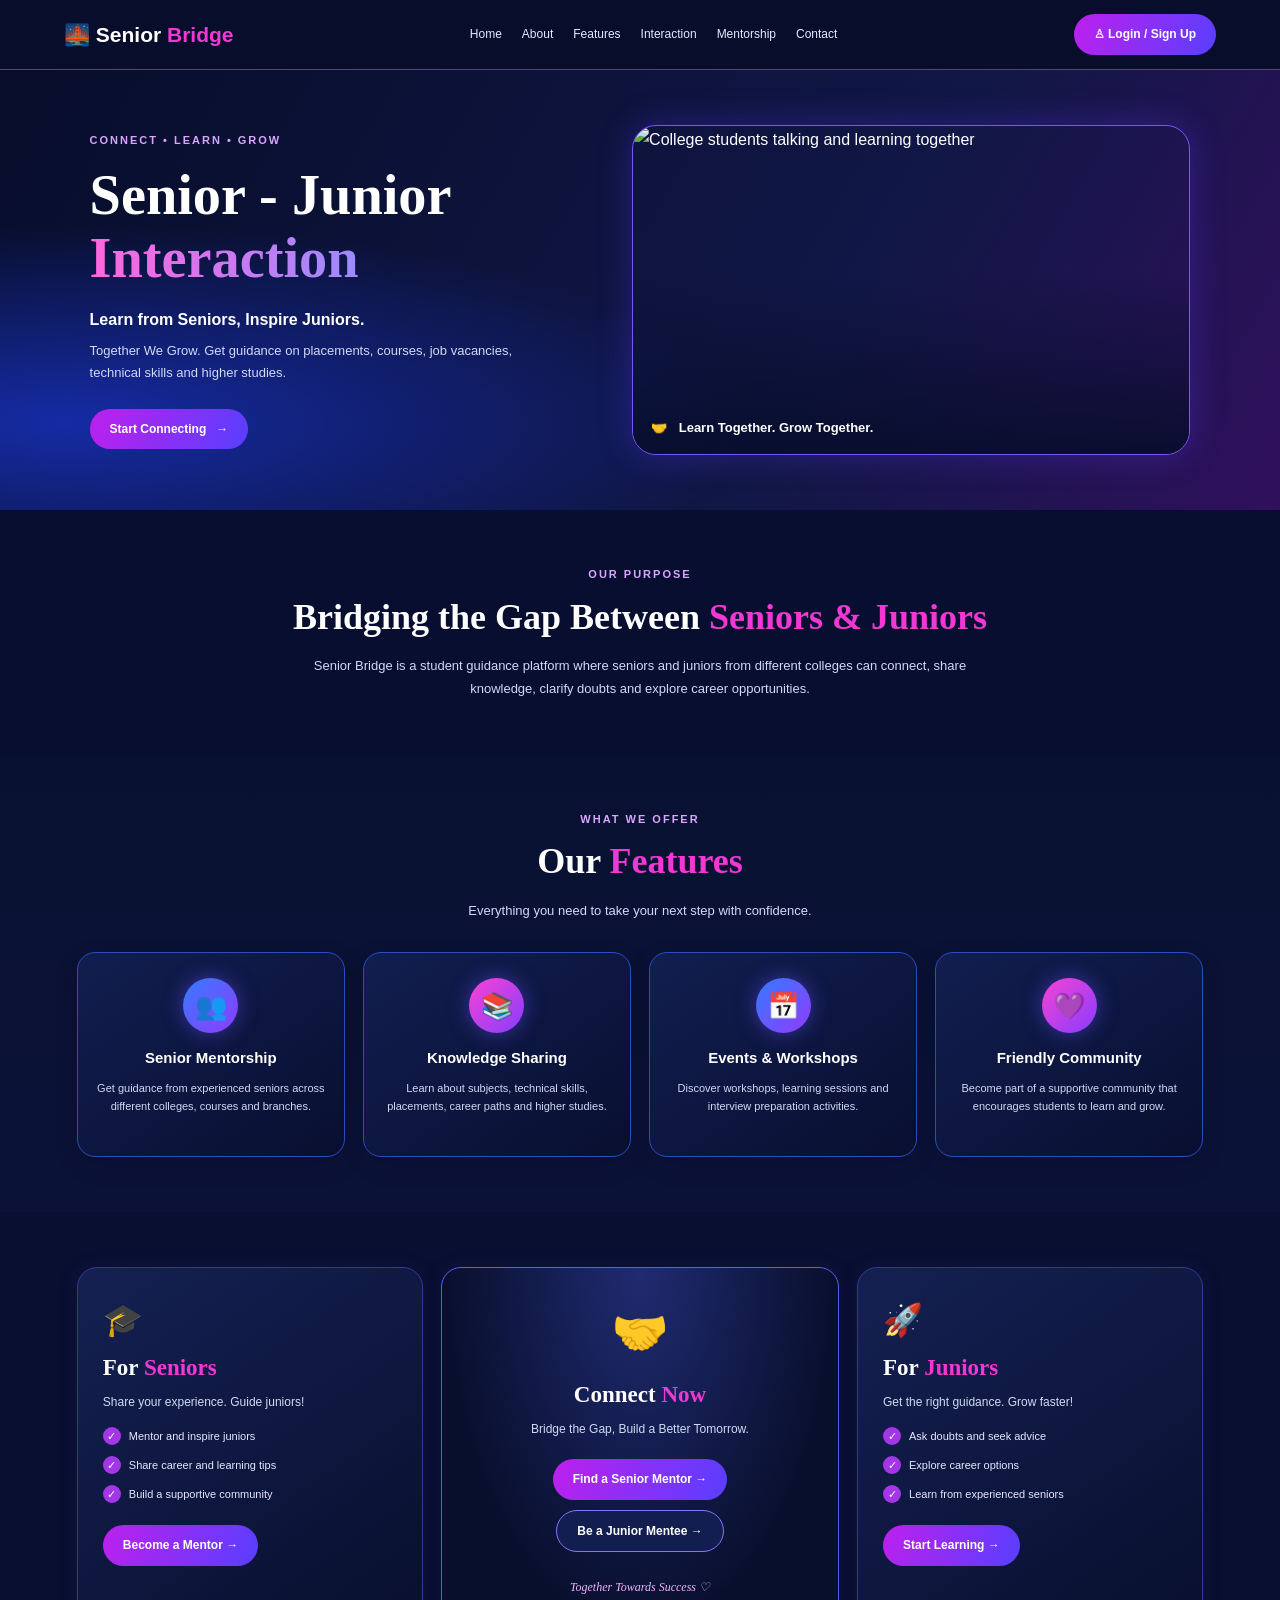
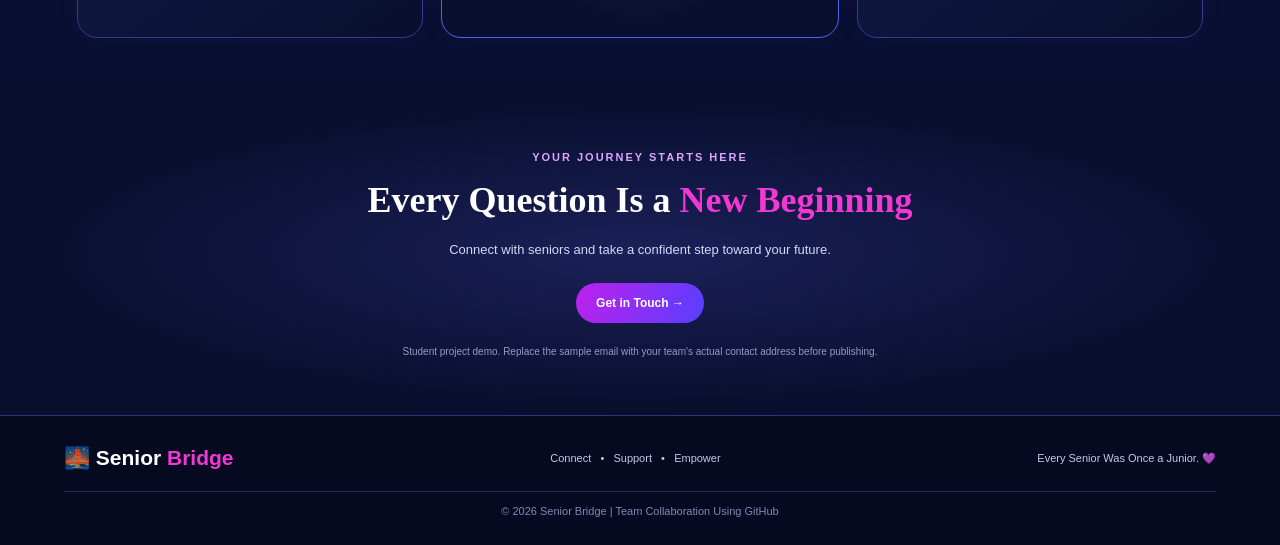
==== index.html @ e27e8b76 "Add script tag for external JavaScript file" ====
<!DOCTYPE html>
<html lang="en">
<head>
  <meta charset="UTF-8">
  <meta name="viewport" content="width=device-width, initial-scale=1.0">
  <title>Senior Bridge | Connect, Learn, Grow</title>
  <link rel="stylesheet" href="Style.css">
</head>
<body>

  <!-- Navigation -->
  <nav class="navbar">
    <a href="index.html" class="logo">
      🌉 Senior <span>Bridge</span>
    </a>

    <div class="nav-links">
      <a href="#home">Home</a>
      <a href="#about">About</a>
      <a href="#features">Features</a>
      <a href="#interaction">Interaction</a>
      <a href="#mentorship">Mentorship</a>
      <a href="#contact">Contact</a>
    </div>

    <a href="#interaction" class="login-btn">♙ Login / Sign Up</a>
  </nav>

  <!-- Hero Section -->
  <header class="hero" id="home">
    <div class="hero-content">
      <p class="eyebrow">CONNECT • LEARN • GROW</p>

      <h1>
        Senior - Junior<br>
        <span>Interaction</span>
      </h1>

      <h3>Learn from Seniors, Inspire Juniors.</h3>
      <p class="hero-text">
        Together We Grow. Get guidance on placements, courses,
        job vacancies, technical skills and higher studies.
      </p>

      <a href="#interaction" class="primary-btn">
        Start Connecting &nbsp; →
      </a>
    </div>

    <div class="hero-photo">
      <img
        src="https://images.unsplash.com/photo-1529156069898-49953e39b3ac?auto=format&fit=crop&w=1100&q=85"
        alt="College students talking and learning together">
      <div class="photo-caption">
        <span>🤝</span>
        Learn Together. Grow Together.
      </div>
    </div>
  </header>

  <!-- About -->
  <section class="about section" id="about">
    <p class="eyebrow">OUR PURPOSE</p>
    <h2>Bridging the Gap Between <span>Seniors & Juniors</span></h2>
    <p>
      Senior Bridge is a student guidance platform where seniors
      and juniors from different colleges can connect, share
      knowledge, clarify doubts and explore career opportunities.
    </p>
  </section>

  <!-- Features -->
  <section class="section features" id="features">
    <div class="section-heading">
      <p class="eyebrow">WHAT WE OFFER</p>
      <h2>Our <span>Features</span></h2>
      <p>Everything you need to take your next step with confidence.</p>
    </div>

    <div class="feature-grid">
      <article class="feature-card">
        <div class="icon">👥</div>
        <h3>Senior Mentorship</h3>
        <p>
          Get guidance from experienced seniors across different
          colleges, courses and branches.
        </p>
      </article>

      <article class="feature-card">
        <div class="icon">📚</div>
        <h3>Knowledge Sharing</h3>
        <p>
          Learn about subjects, technical skills, placements,
          career paths and higher studies.
        </p>
      </article>

      <article class="feature-card">
        <div class="icon">📅</div>
        <h3>Events & Workshops</h3>
        <p>
          Discover workshops, learning sessions and interview
          preparation activities.
        </p>
      </article>

      <article class="feature-card">
        <div class="icon">💜</div>
        <h3>Friendly Community</h3>
        <p>
          Become part of a supportive community that encourages
          students to learn and grow.
        </p>
      </article>
    </div>
  </section>

  <!-- Interaction -->
  <section class="section interaction" id="interaction">
    <div class="role-card seniors" id="mentorship">
      <div class="role-icon">🎓</div>
      <h2>For <span>Seniors</span></h2>
      <p>Share your experience. Guide juniors!</p>
      <ul>
        <li>Mentor and inspire juniors</li>
        <li>Share career and learning tips</li>
        <li>Build a supportive community</li>
      </ul>
      <a href="#contact" class="primary-btn">Become a Mentor →</a>
    </div>

    <div class="connect-card">
      <div class="handshake">🤝</div>
      <h2>Connect <span>Now</span></h2>
      <p>Bridge the Gap, Build a Better Tomorrow.</p>
      <a href="#contact" class="primary-btn">Find a Senior Mentor →</a>
      <a href="#contact" class="secondary-btn">Be a Junior Mentee →</a>
      <p class="tagline">Together Towards Success ♡</p>
    </div>

    <div class="role-card juniors">
      <div class="role-icon">🚀</div>
      <h2>For <span>Juniors</span></h2>
      <p>Get the right guidance. Grow faster!</p>
      <ul>
        <li>Ask doubts and seek advice</li>
        <li>Explore career options</li>
        <li>Learn from experienced seniors</li>
      </ul>
      <a href="#contact" class="primary-btn">Start Learning →</a>
    </div>
  </section>

  <!-- Contact -->
  <section class="section contact" id="contact">
    <p class="eyebrow">YOUR JOURNEY STARTS HERE</p>
    <h2>Every Question Is a <span>New Beginning</span></h2>
    <p>Connect with seniors and take a confident step toward your future.</p>
    <a href="mailto:seniorbridge@example.com" class="primary-btn">
      Get in Touch →
    </a>
    <p class="demo-note">
      Student project demo. Replace the sample email with your
      team's actual contact address before publishing.
    </p>
  </section>

  <!-- Footer -->
  <footer class="footer">
    <a href="#home" class="logo">🌉 Senior <span>Bridge</span></a>
    <p>Connect &nbsp; • &nbsp; Support &nbsp; • &nbsp; Empower</p>
    <p>Every Senior Was Once a Junior. 💜</p>
    <p class="copyright">© 2026 Senior Bridge | Team Collaboration Using GitHub</p>
  </footer>
<script src="script.js"></script>
</body>
</html>
---- Style.css ----
:root {
  --navy: #070e30;
  --navy-light: #111c4b;
  --purple: #7545ff;
  --pink: #f238d4;
  --blue: #247dff;
  --white: #ffffff;
  --muted: #d2d9f5;
}

* {
  margin: 0;
  padding: 0;
  box-sizing: border-box;
}

html {
  scroll-behavior: smooth;
  scroll-padding-top: 85px;
}

body {
  font-family: 'Poppins', sans-serif;
  background: var(--navy);
  color: var(--white);
  line-height: 1.7;
}

a {
  text-decoration: none;
  color: inherit;
}

.navbar {
  min-height: 70px;
  padding: 14px 5%;
  display: flex;
  align-items: center;
  justify-content: space-between;
  gap: 20px;
  flex-wrap: wrap;
  background: #080e2beF;
  border-bottom: 1px solid #563baf;
  position: sticky;
  top: 0;
  z-index: 10;
}

.logo {
  font-size: 21px;
  font-weight: 800;
  white-space: nowrap;
}

.logo span,
h1 span,
h2 span {
  color: var(--pink);
}

.nav-links {
  display: flex;
  gap: 20px;
  flex-wrap: wrap;
}

.nav-links a {
  font-size: 12px;
  color: #e5e8ff;
  transition: color 0.3s;
}

.nav-links a:hover {
  color: var(--pink);
}

.login-btn,
.primary-btn,
.secondary-btn {
  display: inline-block;
  padding: 10px 20px;
  border-radius: 30px;
  font-size: 12px;
  font-weight: 600;
  transition: 0.3s;
}

.login-btn,
.primary-btn {
  color: white;
  background: linear-gradient(110deg, #bd20ed, #583fff);
}

.secondary-btn {
  color: white;
  border: 1px solid #8a71ff;
  background: #121e50;
}

.login-btn:hover,
.primary-btn:hover,
.secondary-btn:hover {
  transform: translateY(-3px);
  box-shadow: 0 0 22px #8d3cff70;
}

.hero {
  min-height: 440px;
  padding: 55px 7%;
  display: grid;
  grid-template-columns: 1fr 1.1fr;
  align-items: center;
  gap: 35px;
  background:
    radial-gradient(ellipse at 5% 80%, #152ba5 0%, transparent 40%),
    linear-gradient(120deg, #070d2a, #111746 65%, #30105c);
  overflow: hidden;
}

.hero-content {
  max-width: 570px;
}

.eyebrow {
  color: #d9a5ff;
  font-size: 11px;
  font-weight: 700;
  letter-spacing: 2px;
}

.hero h1 {
  font-family: 'Playfair Display', serif;
  font-size: clamp(35px, 4.4vw, 59px);
  line-height: 1.12;
  margin: 15px 0;
}

.hero h1 span {
  background: linear-gradient(90deg, #ff66dd, #9d8aff);
  -webkit-background-clip: text;
  background-clip: text;
  -webkit-text-fill-color: transparent;
}

.hero h3 {
  font-size: 16px;
  margin-bottom: 7px;
}

.hero-text {
  color: var(--muted);
  font-size: 13px;
  max-width: 470px;
  margin-bottom: 25px;
}

.hero-photo {
  height: 330px;
  position: relative;
  border-radius: 24px;
  overflow: hidden;
  border: 1px solid #7757f9;
  box-shadow: 0 0 35px #5c39ff55;
}

.hero-photo img {
  width: 100%;
  height: 100%;
  display: block;
  object-fit: cover;
}

.hero-photo::after {
  content: "";
  position: absolute;
  inset: 45% 0 0;
  background: linear-gradient(transparent, #070d2be8);
}

.photo-caption {
  position: absolute;
  bottom: 15px;
  left: 18px;
  z-index: 1;
  font-size: 13px;
  font-weight: 600;
}

.photo-caption span {
  margin-right: 8px;
}

.section {
  padding: 55px 6%;
}

.about {
  text-align: center;
  max-width: 950px;
  margin: auto;
}

.about h2,
.section-heading h2,
.contact h2 {
  font-family: 'Playfair Display', serif;
  font-size: clamp(25px, 3vw, 36px);
  line-height: 1.3;
  margin: 10px 0 15px;
}

.about > p:last-child,
.section-heading > p:last-child,
.contact > p:not(.eyebrow):not(.demo-note) {
  color: var(--muted);
  font-size: 13px;
  max-width: 700px;
  margin: 0 auto;
}

.features {
  background: linear-gradient(180deg, #091132, #0b1238);
}

.section-heading {
  text-align: center;
  margin-bottom: 30px;
}

.feature-grid {
  display: grid;
  grid-template-columns: repeat(4, minmax(0, 1fr));
  gap: 18px;
}

.feature-card {
  text-align: center;
  padding: 25px 18px;
  min-height: 205px;
  border: 1px solid #284fc2;
  border-radius: 18px;
  background: linear-gradient(145deg, #121e50, #080f30);
  box-shadow: 0 8px 25px #00000020;
  transition: 0.3s;
}

.feature-card:hover {
  transform: translateY(-7px);
  border-color: var(--pink);
  box-shadow: 0 0 22px #6c3cff40;
}

.icon {
  width: 55px;
  height: 55px;
  margin: 0 auto 12px;
  display: grid;
  place-items: center;
  border-radius: 50%;
  font-size: 26px;
  background: linear-gradient(135deg, #347bff, #913aff);
  box-shadow: 0 0 20px #674dff80;
}

.feature-card:nth-child(even) .icon {
  background: linear-gradient(135deg, #fa42d4, #853dff);
}

.feature-card h3 {
  font-size: 15px;
  margin-bottom: 8px;
}

.feature-card p {
  font-size: 11px;
  color: var(--muted);
}

.interaction {
  display: grid;
  grid-template-columns: 1fr 1.15fr 1fr;
  gap: 18px;
  align-items: stretch;
  background: #090f31;
}

.role-card,
.connect-card {
  padding: 25px;
  border: 1px solid #343b93;
  border-radius: 20px;
  background: linear-gradient(145deg, #142052, #080f2d);
  box-shadow: 0 0 20px #4527a520;
}

.role-icon {
  font-size: 32px;
}

.role-card h2,
.connect-card h2 {
  font-family: 'Playfair Display', serif;
  font-size: 23px;
  margin-bottom: 5px;
}

.role-card > p,
.connect-card > p {
  color: var(--muted);
  font-size: 12px;
  margin-bottom: 15px;
}

.role-card ul {
  list-style: none;
  margin: 15px 0 22px;
}

.role-card li {
  color: #e5e8ff;
  font-size: 11px;
  margin: 10px 0;
}

.role-card li::before {
  content: "✓";
  display: inline-grid;
  place-items: center;
  width: 18px;
  height: 18px;
  margin-right: 8px;
  border-radius: 50%;
  background: #a337e7;
  color: white;
}

.connect-card {
  text-align: center;
  border-color: #4e65e9;
  background: radial-gradient(ellipse at top, #202b71, #080f2d 70%);
}

.handshake {
  font-size: 45px;
  margin-bottom: 5px;
}

.connect-card .primary-btn,
.connect-card .secondary-btn {
  margin: 5px 2px;
}

.connect-card .tagline {
  font-family: 'Playfair Display', serif;
  font-style: italic;
  margin-top: 20px;
  color: #f1b4ff;
}

.contact {
  text-align: center;
  background:
    radial-gradient(ellipse at center, #1b2059, #080e2c 70%);
}

.contact .primary-btn {
  margin-top: 22px;
}

.contact .demo-note {
  margin-top: 20px;
  color: #929bc4;
  font-size: 10px;
}

.footer {
  padding: 24px 5%;
  display: flex;
  justify-content: space-between;
  align-items: center;
  flex-wrap: wrap;
  gap: 15px;
  background: #060a20;
  border-top: 1px solid #352d77;
}

.footer p {
  color: #c4c9e9;
  font-size: 11px;
}

.footer .copyright {
  width: 100%;
  text-align: center;
  color: #8189b3;
  padding-top: 10px;
  border-top: 1px solid #252b50;
}

@media (max-width: 950px) {
  .navbar {
    justify-content: center;
  }

  .hero {
    grid-template-columns: 1fr 1fr;
    padding: 45px 5%;
  }

  .feature-grid {
    grid-template-columns: repeat(2, minmax(0, 1fr));
  }

  .interaction {
    grid-template-columns: 1fr;
  }
}

@media (max-width: 600px) {
  .nav-links {
    justify-content: center;
    gap: 12px;
  }

  .nav-links a {
    font-size: 11px;
  }

  .login-btn {
    padding: 8px 14px;
  }

  .hero {
    grid-template-columns: 1fr;
    text-align: center;
    padding: 40px 6%;
  }

  .hero-text {
    margin-left: auto;
    margin-right: auto;
  }

  .hero-photo {
    height: 250px;
  }

  .feature-grid {
    grid-template-columns: 1fr;
  }

  .section {
    padding: 38px 5%;
  }

  .footer {
    flex-direction: column;
    text-align: center;
  }
}
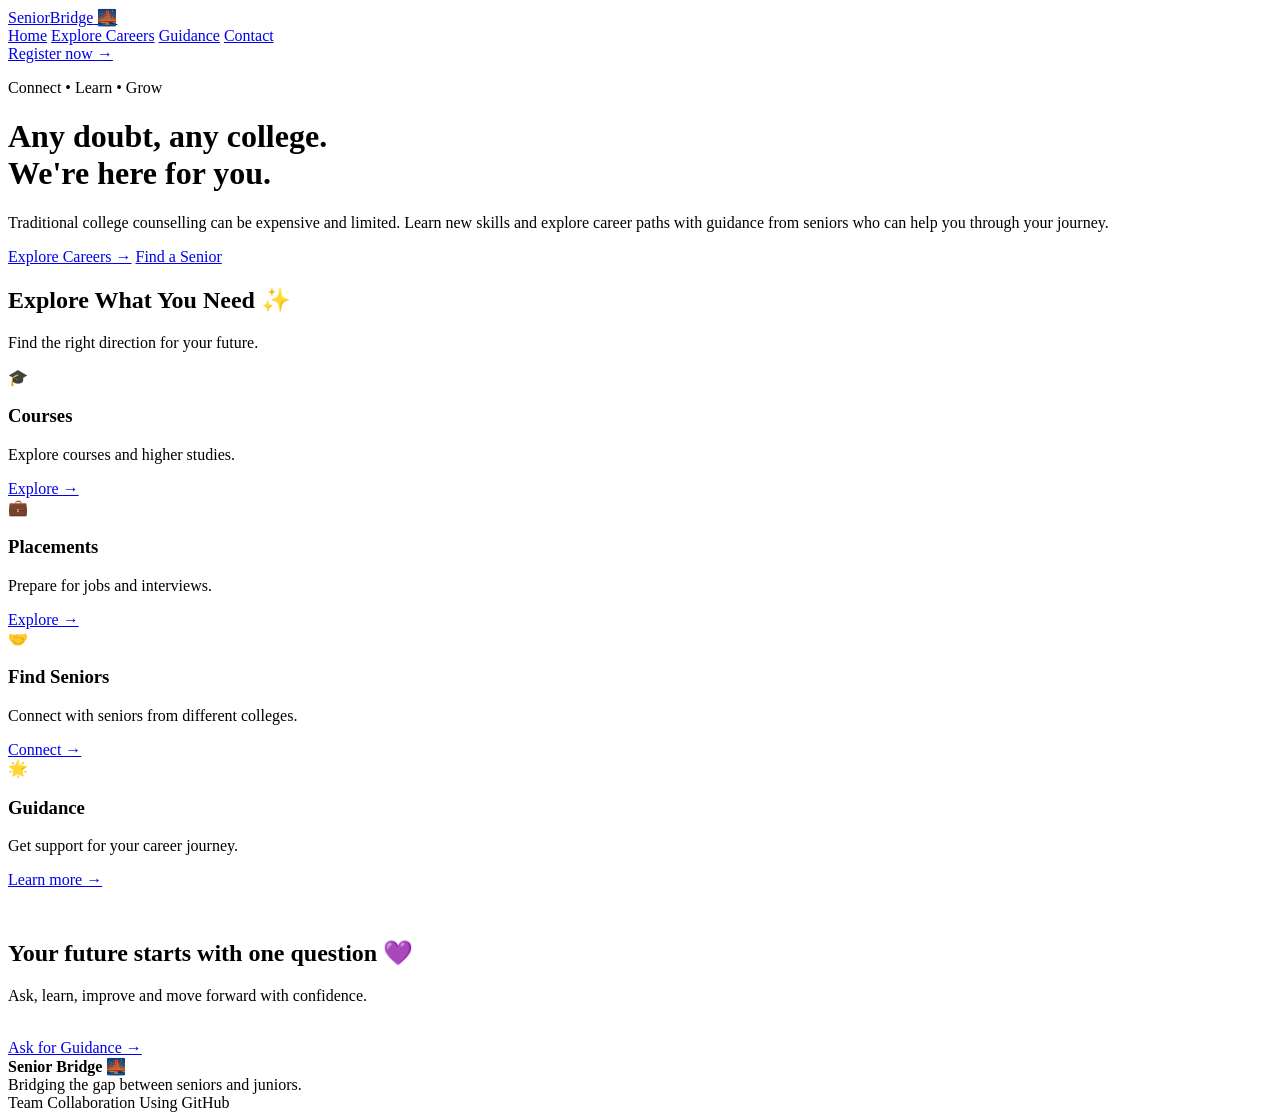
==== commit 727e921c: "Revise index.html for improved layout and content Updated the HTML structure and content for the Sen" ====
--- a/index.html
+++ b/index.html
@@ -1,179 +1,92 @@
-
 <!DOCTYPE html>
 <html lang="en">
 <head>
   <meta charset="UTF-8">
-  <meta name="viewport" content="width=device-width, initial-scale=1.0">
-  <title>Senior Bridge | Connect, Learn, Grow</title>
-  <link rel="stylesheet" href="Style.css">
+  <meta name="viewport" content="width=device-width, initial-scale=1">
+  <title>Senior Bridge | Home</title>
+  <link rel="stylesheet" href="style.css">
+  <script src="script.js" defer></script>
 </head>
 <body>
 
-  <!-- Navigation -->
-  <nav class="navbar">
-    <a href="index.html" class="logo">
-      🌉 Senior <span>Bridge</span>
-    </a>
+<nav class="navbar">
+  <a class="logo" href="index.html">Senior<span>Bridge</span> 🌉</a>
+  <div class="nav-links">
+    <a class="active" href="index.html">Home</a>
+    <a href="destinations.html">Explore Careers</a>
+    <a href="guidance.html">Guidance</a>
+    <a href="booking.html">Contact</a>
+  </div>
+  <a class="btn btn-light" href="booking.html">Register now →</a>
+</nav>
 
-    <div class="nav-links">
-      <a href="#home">Home</a>
-      <a href="#about">About</a>
-      <a href="#features">Features</a>
-      <a href="#interaction">Interaction</a>
-      <a href="#mentorship">Mentorship</a>
-      <a href="#contact">Contact</a>
-    </div>
+<header class="hero">
+  <div class="hero-inner">
+    <p class="eyebrow">Connect • Learn • Grow</p>
+    <h1>Any doubt, any college.<br>We're here for you.</h1>
+    <p>
+      Traditional college counselling can be expensive and limited.
+      Learn new skills and explore career paths with guidance from
+      seniors who can help you through your journey.
+    </p>
+    <a class="btn" href="destinations.html">Explore Careers →</a>
+    <a class="btn btn-light" href="booking.html">Find a Senior</a>
+  </div>
+</header>
 
-    <a href="#interaction" class="login-btn">♙ Login / Sign Up</a>
-  </nav>
-
-  <!-- Hero Section -->
-  <header class="hero" id="home">
-    <div class="hero-content">
-      <p class="eyebrow">CONNECT • LEARN • GROW</p>
-
-      <h1>
-        Senior - Junior<br>
-        <span>Interaction</span>
-      </h1>
-
-      <h3>Learn from Seniors, Inspire Juniors.</h3>
-      <p class="hero-text">
-        Together We Grow. Get guidance on placements, courses,
-        job vacancies, technical skills and higher studies.
-      </p>
-
-      <a href="#interaction" class="primary-btn">
-        Start Connecting &nbsp; →
-      </a>
-    </div>
-
-    <div class="hero-photo">
-      <img
-        src="https://images.unsplash.com/photo-1529156069898-49953e39b3ac?auto=format&fit=crop&w=1100&q=85"
-        alt="College students talking and learning together">
-      <div class="photo-caption">
-        <span>🤝</span>
-        Learn Together. Grow Together.
-      </div>
-    </div>
-  </header>
-
-  <!-- About -->
-  <section class="about section" id="about">
-    <p class="eyebrow">OUR PURPOSE</p>
-    <h2>Bridging the Gap Between <span>Seniors & Juniors</span></h2>
-    <p>
-      Senior Bridge is a student guidance platform where seniors
-      and juniors from different colleges can connect, share
-      knowledge, clarify doubts and explore career opportunities.
-    </p>
-  </section>
-
-  <!-- Features -->
-  <section class="section features" id="features">
-    <div class="section-heading">
-      <p class="eyebrow">WHAT WE OFFER</p>
-      <h2>Our <span>Features</span></h2>
-      <p>Everything you need to take your next step with confidence.</p>
+<main class="container">
+  <section>
+    <div class="section-title">
+      <h2>Explore What You Need ✨</h2>
+      <p>Find the right direction for your future.</p>
     </div>
 
     <div class="feature-grid">
       <article class="feature-card">
-        <div class="icon">👥</div>
-        <h3>Senior Mentorship</h3>
-        <p>
-          Get guidance from experienced seniors across different
-          colleges, courses and branches.
-        </p>
+        <div class="card-icon">🎓</div>
+        <h3>Courses</h3>
+        <p>Explore courses and higher studies.</p>
+        <a href="destinations.html">Explore →</a>
       </article>
 
       <article class="feature-card">
-        <div class="icon">📚</div>
-        <h3>Knowledge Sharing</h3>
-        <p>
-          Learn about subjects, technical skills, placements,
-          career paths and higher studies.
-        </p>
+        <div class="card-icon">💼</div>
+        <h3>Placements</h3>
+        <p>Prepare for jobs and interviews.</p>
+        <a href="destinations.html">Explore →</a>
       </article>
 
       <article class="feature-card">
-        <div class="icon">📅</div>
-        <h3>Events & Workshops</h3>
-        <p>
-          Discover workshops, learning sessions and interview
-          preparation activities.
-        </p>
+        <div class="card-icon">🤝</div>
+        <h3>Find Seniors</h3>
+        <p>Connect with seniors from different colleges.</p>
+        <a href="booking.html">Connect →</a>
       </article>
 
       <article class="feature-card">
-        <div class="icon">💜</div>
-        <h3>Friendly Community</h3>
-        <p>
-          Become part of a supportive community that encourages
-          students to learn and grow.
-        </p>
+        <div class="card-icon">🌟</div>
+        <h3>Guidance</h3>
+        <p>Get support for your career journey.</p>
+        <a href="guidance.html">Learn more →</a>
       </article>
     </div>
   </section>
 
-  <!-- Interaction -->
-  <section class="section interaction" id="interaction">
-    <div class="role-card seniors" id="mentorship">
-      <div class="role-icon">🎓</div>
-      <h2>For <span>Seniors</span></h2>
-      <p>Share your experience. Guide juniors!</p>
-      <ul>
-        <li>Mentor and inspire juniors</li>
-        <li>Share career and learning tips</li>
-        <li>Build a supportive community</li>
-      </ul>
-      <a href="#contact" class="primary-btn">Become a Mentor →</a>
-    </div>
-
-    <div class="connect-card">
-      <div class="handshake">🤝</div>
-      <h2>Connect <span>Now</span></h2>
-      <p>Bridge the Gap, Build a Better Tomorrow.</p>
-      <a href="#contact" class="primary-btn">Find a Senior Mentor →</a>
-      <a href="#contact" class="secondary-btn">Be a Junior Mentee →</a>
-      <p class="tagline">Together Towards Success ♡</p>
-    </div>
-
-    <div class="role-card juniors">
-      <div class="role-icon">🚀</div>
-      <h2>For <span>Juniors</span></h2>
-      <p>Get the right guidance. Grow faster!</p>
-      <ul>
-        <li>Ask doubts and seek advice</li>
-        <li>Explore career options</li>
-        <li>Learn from experienced seniors</li>
-      </ul>
-      <a href="#contact" class="primary-btn">Start Learning →</a>
+  <section style="margin-top:50px">
+    <div class="section-title">
+      <h2>Your future starts with one question 💜</h2>
+      <p>Ask, learn, improve and move forward with confidence.</p>
+      <br>
+      <a class="btn" href="booking.html">Ask for Guidance →</a>
     </div>
   </section>
+</main>
 
-  <!-- Contact -->
-  <section class="section contact" id="contact">
-    <p class="eyebrow">YOUR JOURNEY STARTS HERE</p>
-    <h2>Every Question Is a <span>New Beginning</span></h2>
-    <p>Connect with seniors and take a confident step toward your future.</p>
-    <a href="mailto:seniorbridge@example.com" class="primary-btn">
-      Get in Touch →
-    </a>
-    <p class="demo-note">
-      Student project demo. Replace the sample email with your
-      team's actual contact address before publishing.
-    </p>
-  </section>
+<footer class="footer">
+  <strong>Senior Bridge 🌉</strong><br>
+  Bridging the gap between seniors and juniors.
+  <br>Team Collaboration Using GitHub
+</footer>
 
-  <!-- Footer -->
-  <footer class="footer">
-    <a href="#home" class="logo">🌉 Senior <span>Bridge</span></a>
-    <p>Connect &nbsp; • &nbsp; Support &nbsp; • &nbsp; Empower</p>
-    <p>Every Senior Was Once a Junior. 💜</p>
-    <p class="copyright">© 2026 Senior Bridge | Team Collaboration Using GitHub</p>
-  </footer>
-<script src="script.js"></script>
 </body>
 </html>
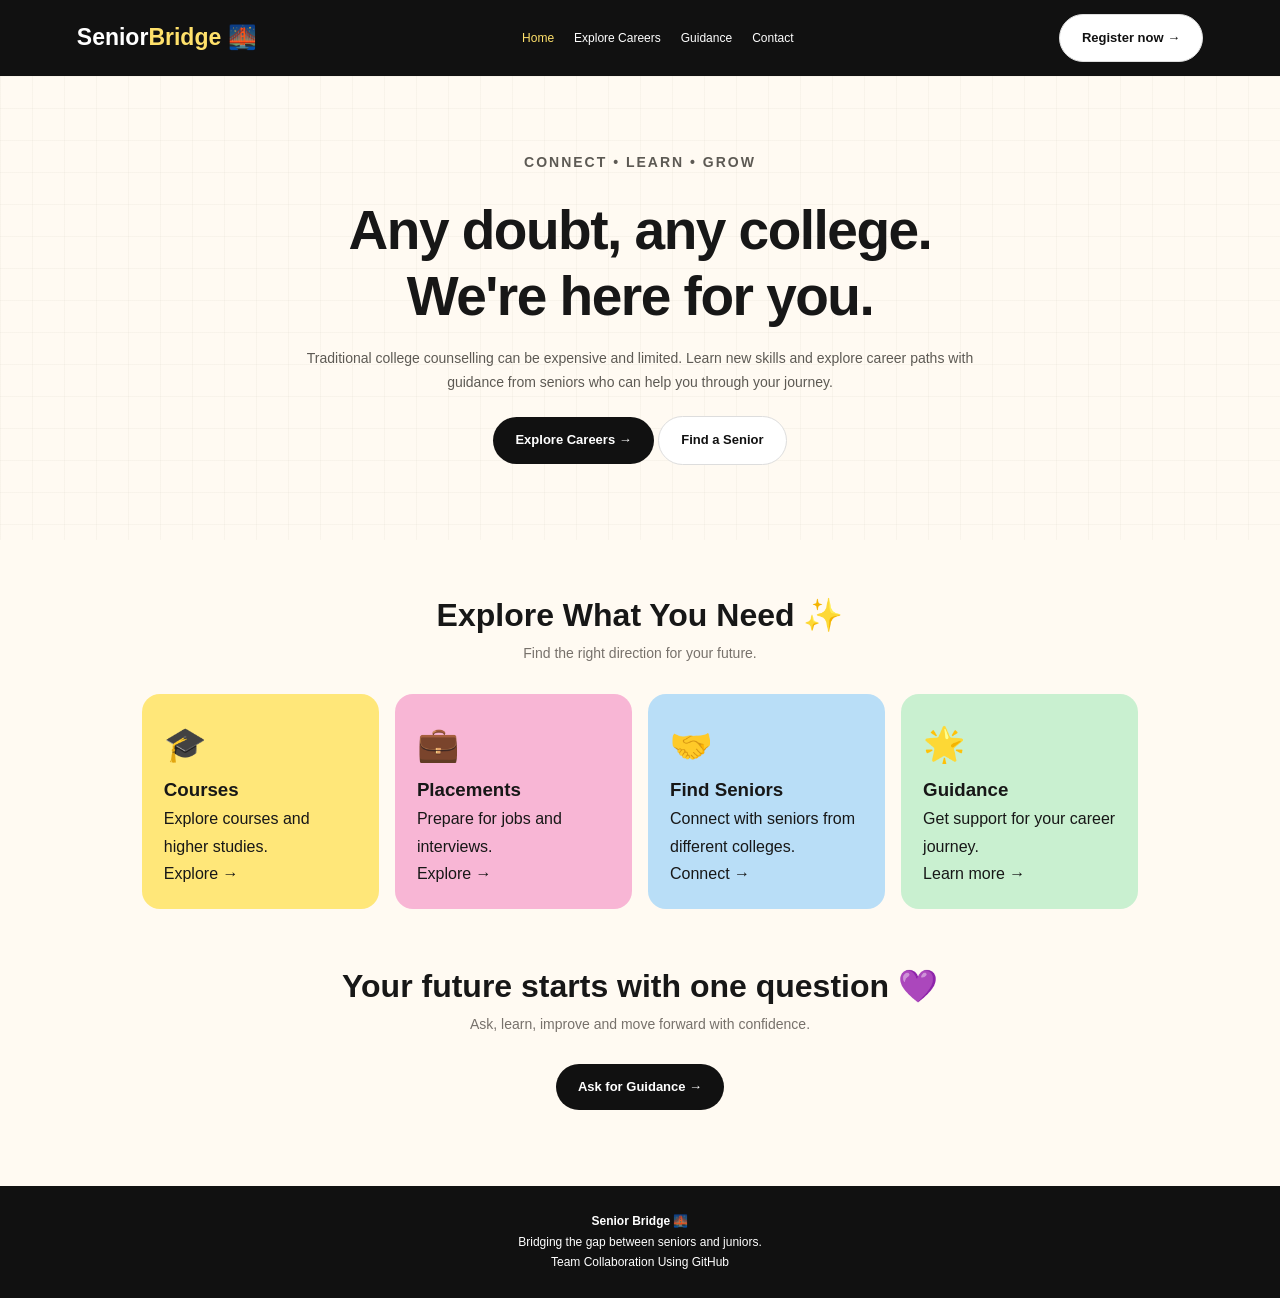
==== commit 5a129011: "Fix stylesheet link case sensitivity" ====
--- a/index.html
+++ b/index.html
@@ -4,7 +4,7 @@
   <meta charset="UTF-8">
   <meta name="viewport" content="width=device-width, initial-scale=1">
   <title>Senior Bridge | Home</title>
-  <link rel="stylesheet" href="style.css">
+  <link rel="stylesheet" href="Style.css">
   <script src="script.js" defer></script>
 </head>
 <body>
--- a/Style.css
+++ b/Style.css
@@ -0,0 +1,347 @@
+:root {
+  --ink: #171717;
+  --purple: #5940d9;
+  --cream: #fffaf2;
+  --pink: #f8b6d5;
+  --blue: #b9def7;
+  --yellow: #ffe779;
+  --green: #c9f0d0;
+}
+
+* {
+  box-sizing: border-box;
+  margin: 0;
+  padding: 0;
+}
+
+html {
+  scroll-behavior: smooth;
+}
+
+body {
+  font-family: 'Poppins', sans-serif;
+  color: var(--ink);
+  background: var(--cream);
+  line-height: 1.7;
+}
+
+a {
+  text-decoration: none;
+  color: inherit;
+}
+
+.navbar {
+  background: #111;
+  color: white;
+  padding: 14px 6%;
+  display: flex;
+  align-items: center;
+  justify-content: space-between;
+  gap: 18px;
+  flex-wrap: wrap;
+}
+
+.logo {
+  font-size: 23px;
+  font-weight: 800;
+  line-height: 1.2;
+}
+
+.logo span {
+  color: #ffe16b;
+}
+
+.nav-links {
+  display: flex;
+  flex-wrap: wrap;
+  gap: 20px;
+}
+
+.nav-links a {
+  font-size: 12px;
+  font-weight: 500;
+}
+
+.nav-links a:hover,
+.nav-links a.active {
+  color: #ffe16b;
+}
+
+.btn {
+  display: inline-block;
+  border: none;
+  border-radius: 30px;
+  background: #111;
+  color: white;
+  padding: 12px 22px;
+  font: inherit;
+  font-size: 13px;
+  font-weight: 600;
+  cursor: pointer;
+  transition: 0.2s;
+}
+
+.btn:hover {
+  background: var(--purple);
+  transform: translateY(-2px);
+}
+
+.btn-light {
+  background: white;
+  color: #111;
+  border: 1px solid #ddd;
+}
+
+.hero {
+  padding: 75px 7%;
+  text-align: center;
+  background-color: var(--cream);
+  background-image:
+    linear-gradient(#ddd8cc30 1px, transparent 1px),
+    linear-gradient(90deg, #ddd8cc30 1px, transparent 1px);
+  background-size: 32px 32px;
+}
+
+.hero-inner {
+  max-width: 850px;
+  margin: auto;
+}
+
+.eyebrow {
+  color: var(--purple);
+  font-size: 12px;
+  font-weight: 700;
+  letter-spacing: 2px;
+  text-transform: uppercase;
+}
+
+.hero h1 {
+  font-size: clamp(32px, 5vw, 55px);
+  line-height: 1.2;
+  margin: 18px 0;
+  letter-spacing: -1.5px;
+}
+
+.hero p {
+  max-width: 680px;
+  margin: 0 auto 22px;
+  color: #5d5a54;
+  font-size: 14px;
+}
+
+.container {
+  max-width: 1150px;
+  margin: auto;
+  padding: 48px 6%;
+}
+
+.section-title {
+  text-align: center;
+  margin-bottom: 28px;
+}
+
+.section-title h2 {
+  font-size: clamp(23px, 3vw, 32px);
+}
+
+.section-title p {
+  color: #77716b;
+  font-size: 14px;
+}
+
+.grid {
+  display: grid;
+  grid-template-columns: repeat(3, minmax(0, 1fr));
+  gap: 20px;
+}
+
+.card {
+  padding: 25px;
+  background: white;
+  border: 1px solid #e9e2d8;
+  border-radius: 20px;
+  box-shadow: 0 8px 22px #332a1608;
+  transition: transform 0.2s, box-shadow 0.2s;
+}
+
+.card:hover {
+  transform: translateY(-5px);
+  box-shadow: 0 12px 25px #332a1615;
+}
+
+.card:nth-child(4n + 1) {
+  background: #fff2b7;
+}
+
+.card:nth-child(4n + 2) {
+  background: #ffdeeb;
+}
+
+.card:nth-child(4n + 3) {
+  background: #d8efff;
+}
+
+.card:nth-child(4n) {
+  background: #dcf8df;
+}
+
+.card-icon {
+  font-size: 34px;
+}
+
+.card h3 {
+  font-size: 18px;
+  margin: 8px 0;
+}
+
+.card p {
+  color: #514e49;
+  font-size: 13px;
+  margin-bottom: 14px;
+}
+
+.tag {
+  display: inline-block;
+  font-size: 11px;
+  font-weight: 600;
+  border-radius: 20px;
+  background: #ffffffb8;
+  padding: 5px 12px;
+  margin: 8px 0 12px;
+}
+
+.feature-grid {
+  display: grid;
+  grid-template-columns: repeat(4, minmax(0, 1fr));
+  gap: 16px;
+}
+
+.feature-card {
+  border-radius: 18px;
+  padding: 22px;
+  background: white;
+}
+
+.feature-card:nth-child(4n + 1) {
+  background: var(--yellow);
+}
+
+.feature-card:nth-child(4n + 2) {
+  background: var(--pink);
+}
+
+.feature-card:nth-child(4n + 3) {
+  background: var(--blue);
+}
+
+.feature-card:nth-child(4n) {
+  background: var(--green);
+}
+
+.form-layout {
+  display: grid;
+  grid-template-columns: 1.5fr 0.8fr;
+  gap: 24px;
+  align-items: start;
+}
+
+.form-box,
+.info-box {
+  background: white;
+  padding: 28px;
+  border: 1px solid #eee5d8;
+  border-radius: 20px;
+}
+
+.form-box label {
+  display: block;
+  margin: 14px 0 5px;
+  font-size: 13px;
+  font-weight: 600;
+}
+
+.form-box input,
+.form-box select,
+.form-box textarea {
+  width: 100%;
+  padding: 12px;
+  border: 1px solid #ddd5ca;
+  border-radius: 10px;
+  background: white;
+  font: inherit;
+  font-size: 13px;
+}
+
+.form-box input:focus,
+.form-box select:focus,
+.form-box textarea:focus {
+  outline: 2px solid #b9a8ff;
+}
+
+.notice {
+  display: none;
+  background: #dcf8e5;
+  color: #175b36;
+  padding: 15px;
+  border-radius: 12px;
+  margin-top: 16px;
+  font-size: 13px;
+}
+
+.notice.show {
+  display: block;
+}
+
+.footer {
+  background: #111;
+  color: white;
+  text-align: center;
+  padding: 25px 6%;
+  font-size: 12px;
+}
+
+.footer a {
+  color: #ffe16b;
+}
+
+@media (max-width: 800px) {
+  .grid {
+    grid-template-columns: repeat(2, minmax(0, 1fr));
+  }
+
+  .feature-grid {
+    grid-template-columns: repeat(2, minmax(0, 1fr));
+  }
+
+  .form-layout {
+    grid-template-columns: 1fr;
+  }
+}
+
+@media (max-width: 520px) {
+  .navbar {
+    justify-content: center;
+  }
+
+  .nav-links {
+    justify-content: center;
+    gap: 12px;
+  }
+
+  .hero {
+    padding: 48px 5%;
+  }
+
+  .grid,
+  .feature-grid {
+    grid-template-columns: 1fr;
+  }
+
+  .container {
+    padding: 32px 5%;
+  }
+
+  .hero h1 {
+    letter-spacing: -0.5px;
+  }
+}
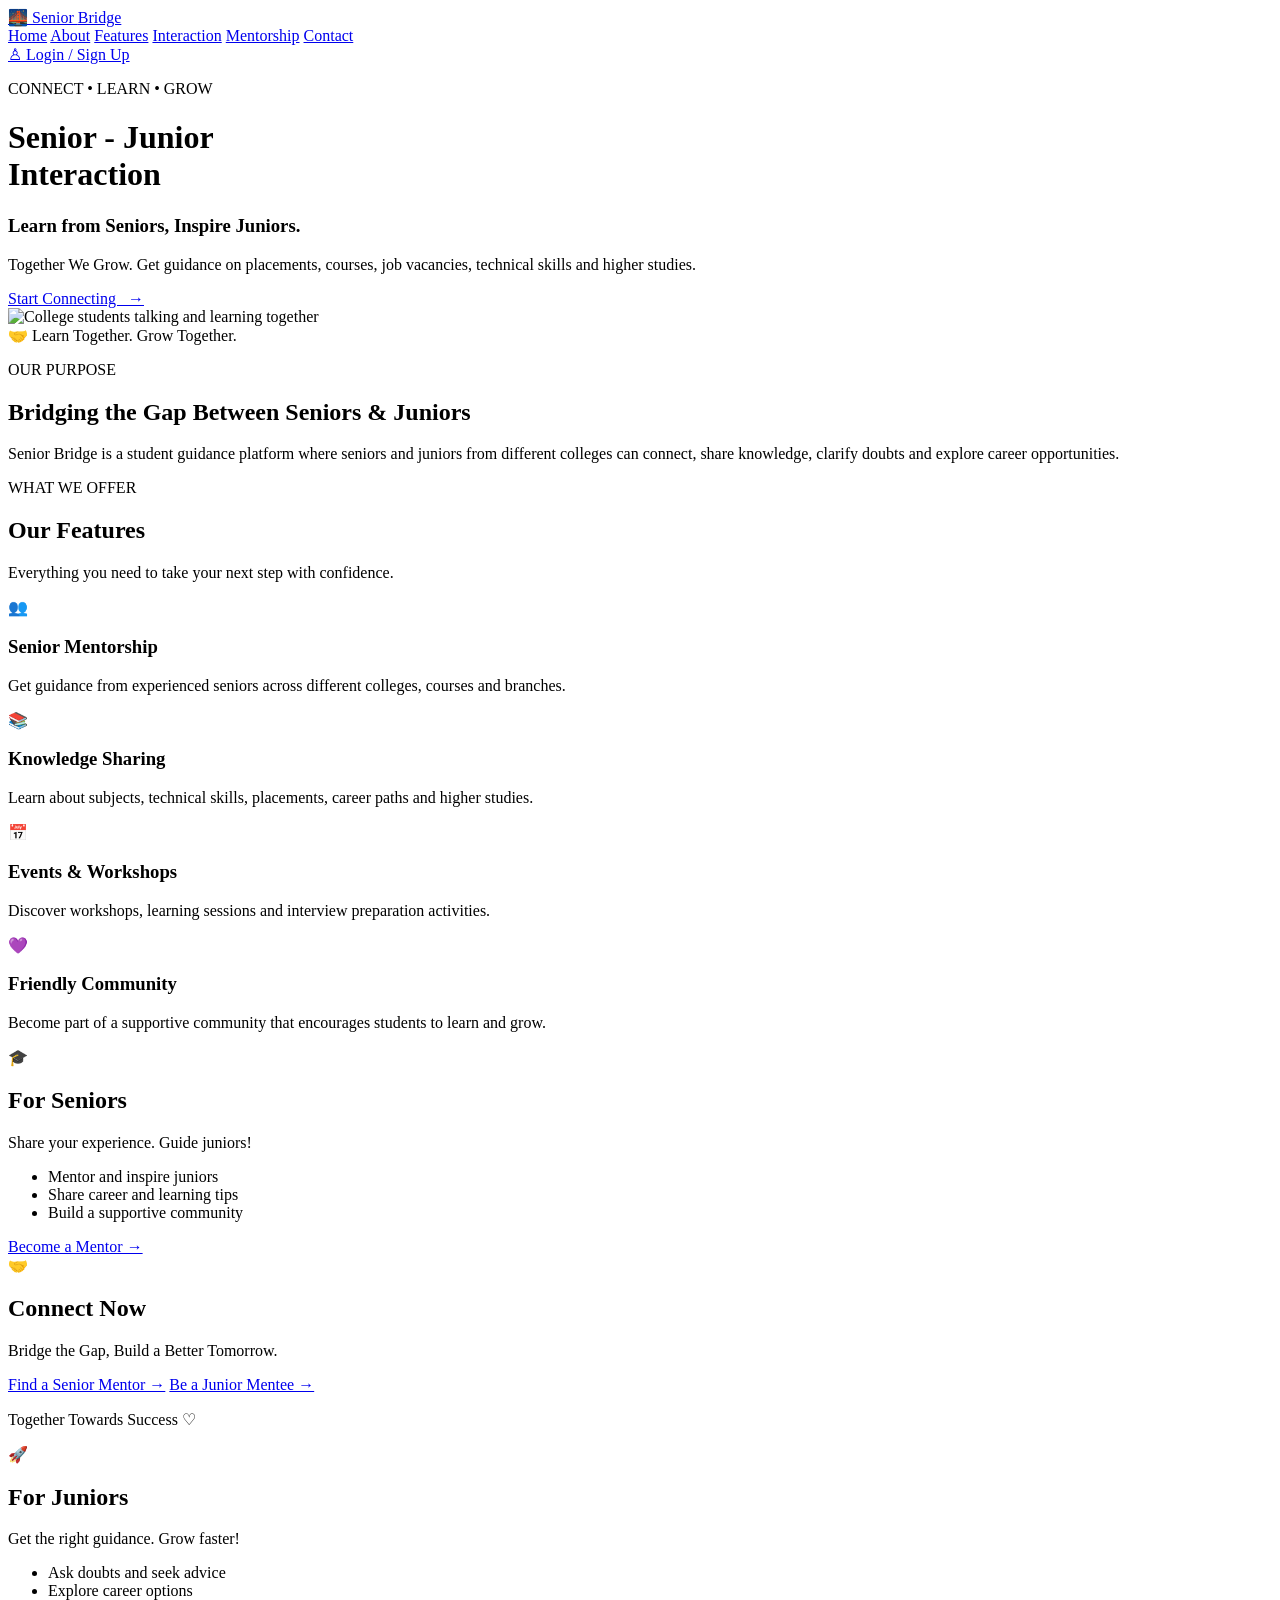
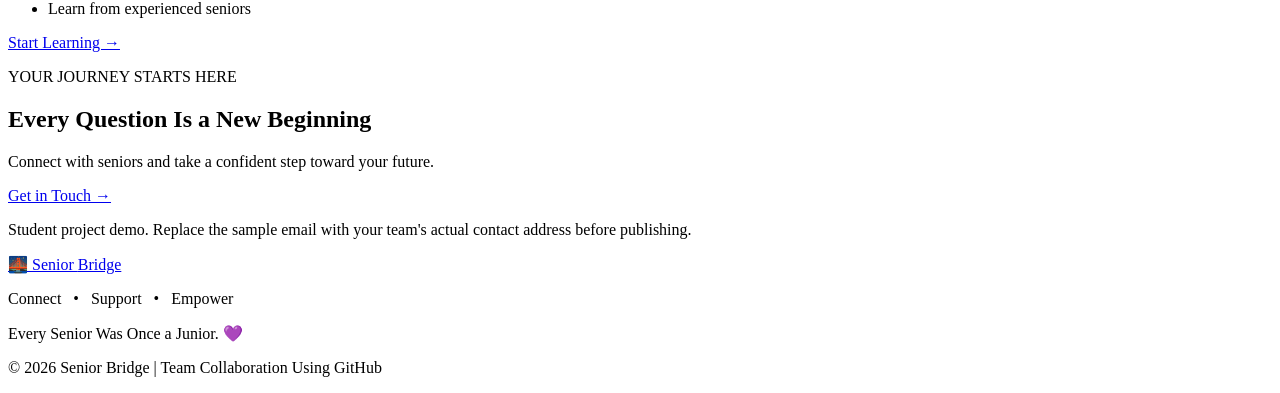
==== commit 36dafbeb: "Revise index.html for improved layout and content Updated the navigation and hero sections, improved" ====
--- a/index.html
+++ b/index.html
@@ -2,91 +2,177 @@
 <html lang="en">
 <head>
   <meta charset="UTF-8">
-  <meta name="viewport" content="width=device-width, initial-scale=1">
-  <title>Senior Bridge | Home</title>
-  <link rel="stylesheet" href="Style.css">
-  <script src="script.js" defer></script>
+  <meta name="viewport" content="width=device-width, initial-scale=1.0">
+  <title>Senior Bridge | Connect, Learn, Grow</title>
+  <link rel="stylesheet" href="style.css">
 </head>
 <body>
 
-<nav class="navbar">
-  <a class="logo" href="index.html">Senior<span>Bridge</span> 🌉</a>
-  <div class="nav-links">
-    <a class="active" href="index.html">Home</a>
-    <a href="destinations.html">Explore Careers</a>
-    <a href="guidance.html">Guidance</a>
-    <a href="booking.html">Contact</a>
-  </div>
-  <a class="btn btn-light" href="booking.html">Register now →</a>
-</nav>
+  <!-- Navigation -->
+  <nav class="navbar">
+    <a href="index.html" class="logo">
+      🌉 Senior <span>Bridge</span>
+    </a>
 
-<header class="hero">
-  <div class="hero-inner">
-    <p class="eyebrow">Connect • Learn • Grow</p>
-    <h1>Any doubt, any college.<br>We're here for you.</h1>
+    <div class="nav-links">
+      <a href="#home">Home</a>
+      <a href="#about">About</a>
+      <a href="#features">Features</a>
+      <a href="#interaction">Interaction</a>
+      <a href="#mentorship">Mentorship</a>
+      <a href="#contact">Contact</a>
+    </div>
+
+    <a href="#interaction" class="login-btn">♙ Login / Sign Up</a>
+  </nav>
+
+  <!-- Hero Section -->
+  <header class="hero" id="home">
+    <div class="hero-content">
+      <p class="eyebrow">CONNECT • LEARN • GROW</p>
+
+      <h1>
+        Senior - Junior<br>
+        <span>Interaction</span>
+      </h1>
+
+      <h3>Learn from Seniors, Inspire Juniors.</h3>
+      <p class="hero-text">
+        Together We Grow. Get guidance on placements, courses,
+        job vacancies, technical skills and higher studies.
+      </p>
+
+      <a href="#interaction" class="primary-btn">
+        Start Connecting &nbsp; →
+      </a>
+    </div>
+
+    <div class="hero-photo">
+      <img
+        src="https://images.unsplash.com/photo-1529156069898-49953e39b3ac?auto=format&fit=crop&w=1100&q=85"
+        alt="College students talking and learning together">
+      <div class="photo-caption">
+        <span>🤝</span>
+        Learn Together. Grow Together.
+      </div>
+    </div>
+  </header>
+
+  <!-- About -->
+  <section class="about section" id="about">
+    <p class="eyebrow">OUR PURPOSE</p>
+    <h2>Bridging the Gap Between <span>Seniors & Juniors</span></h2>
     <p>
-      Traditional college counselling can be expensive and limited.
-      Learn new skills and explore career paths with guidance from
-      seniors who can help you through your journey.
+      Senior Bridge is a student guidance platform where seniors
+      and juniors from different colleges can connect, share
+      knowledge, clarify doubts and explore career opportunities.
     </p>
-    <a class="btn" href="destinations.html">Explore Careers →</a>
-    <a class="btn btn-light" href="booking.html">Find a Senior</a>
-  </div>
-</header>
+  </section>
 
-<main class="container">
-  <section>
-    <div class="section-title">
-      <h2>Explore What You Need ✨</h2>
-      <p>Find the right direction for your future.</p>
+  <!-- Features -->
+  <section class="section features" id="features">
+    <div class="section-heading">
+      <p class="eyebrow">WHAT WE OFFER</p>
+      <h2>Our <span>Features</span></h2>
+      <p>Everything you need to take your next step with confidence.</p>
     </div>
 
     <div class="feature-grid">
       <article class="feature-card">
-        <div class="card-icon">🎓</div>
-        <h3>Courses</h3>
-        <p>Explore courses and higher studies.</p>
-        <a href="destinations.html">Explore →</a>
+        <div class="icon">👥</div>
+        <h3>Senior Mentorship</h3>
+        <p>
+          Get guidance from experienced seniors across different
+          colleges, courses and branches.
+        </p>
       </article>
 
       <article class="feature-card">
-        <div class="card-icon">💼</div>
-        <h3>Placements</h3>
-        <p>Prepare for jobs and interviews.</p>
-        <a href="destinations.html">Explore →</a>
+        <div class="icon">📚</div>
+        <h3>Knowledge Sharing</h3>
+        <p>
+          Learn about subjects, technical skills, placements,
+          career paths and higher studies.
+        </p>
       </article>
 
       <article class="feature-card">
-        <div class="card-icon">🤝</div>
-        <h3>Find Seniors</h3>
-        <p>Connect with seniors from different colleges.</p>
-        <a href="booking.html">Connect →</a>
+        <div class="icon">📅</div>
+        <h3>Events & Workshops</h3>
+        <p>
+          Discover workshops, learning sessions and interview
+          preparation activities.
+        </p>
       </article>
 
       <article class="feature-card">
-        <div class="card-icon">🌟</div>
-        <h3>Guidance</h3>
-        <p>Get support for your career journey.</p>
-        <a href="guidance.html">Learn more →</a>
+        <div class="icon">💜</div>
+        <h3>Friendly Community</h3>
+        <p>
+          Become part of a supportive community that encourages
+          students to learn and grow.
+        </p>
       </article>
     </div>
   </section>
 
-  <section style="margin-top:50px">
-    <div class="section-title">
-      <h2>Your future starts with one question 💜</h2>
-      <p>Ask, learn, improve and move forward with confidence.</p>
-      <br>
-      <a class="btn" href="booking.html">Ask for Guidance →</a>
+  <!-- Interaction -->
+  <section class="section interaction" id="interaction">
+    <div class="role-card seniors" id="mentorship">
+      <div class="role-icon">🎓</div>
+      <h2>For <span>Seniors</span></h2>
+      <p>Share your experience. Guide juniors!</p>
+      <ul>
+        <li>Mentor and inspire juniors</li>
+        <li>Share career and learning tips</li>
+        <li>Build a supportive community</li>
+      </ul>
+      <a href="#contact" class="primary-btn">Become a Mentor →</a>
+    </div>
+
+    <div class="connect-card">
+      <div class="handshake">🤝</div>
+      <h2>Connect <span>Now</span></h2>
+      <p>Bridge the Gap, Build a Better Tomorrow.</p>
+      <a href="#contact" class="primary-btn">Find a Senior Mentor →</a>
+      <a href="#contact" class="secondary-btn">Be a Junior Mentee →</a>
+      <p class="tagline">Together Towards Success ♡</p>
+    </div>
+
+    <div class="role-card juniors">
+      <div class="role-icon">🚀</div>
+      <h2>For <span>Juniors</span></h2>
+      <p>Get the right guidance. Grow faster!</p>
+      <ul>
+        <li>Ask doubts and seek advice</li>
+        <li>Explore career options</li>
+        <li>Learn from experienced seniors</li>
+      </ul>
+      <a href="#contact" class="primary-btn">Start Learning →</a>
     </div>
   </section>
-</main>
 
-<footer class="footer">
-  <strong>Senior Bridge 🌉</strong><br>
-  Bridging the gap between seniors and juniors.
-  <br>Team Collaboration Using GitHub
-</footer>
+  <!-- Contact -->
+  <section class="section contact" id="contact">
+    <p class="eyebrow">YOUR JOURNEY STARTS HERE</p>
+    <h2>Every Question Is a <span>New Beginning</span></h2>
+    <p>Connect with seniors and take a confident step toward your future.</p>
+    <a href="mailto:seniorbridge@example.com" class="primary-btn">
+      Get in Touch →
+    </a>
+    <p class="demo-note">
+      Student project demo. Replace the sample email with your
+      team's actual contact address before publishing.
+    </p>
+  </section>
+
+  <!-- Footer -->
+  <footer class="footer">
+    <a href="#home" class="logo">🌉 Senior <span>Bridge</span></a>
+    <p>Connect &nbsp; • &nbsp; Support &nbsp; • &nbsp; Empower</p>
+    <p>Every Senior Was Once a Junior. 💜</p>
+    <p class="copyright">© 2026 Senior Bridge | Team Collaboration Using GitHub</p>
+  </footer>
 
 </body>
 </html>
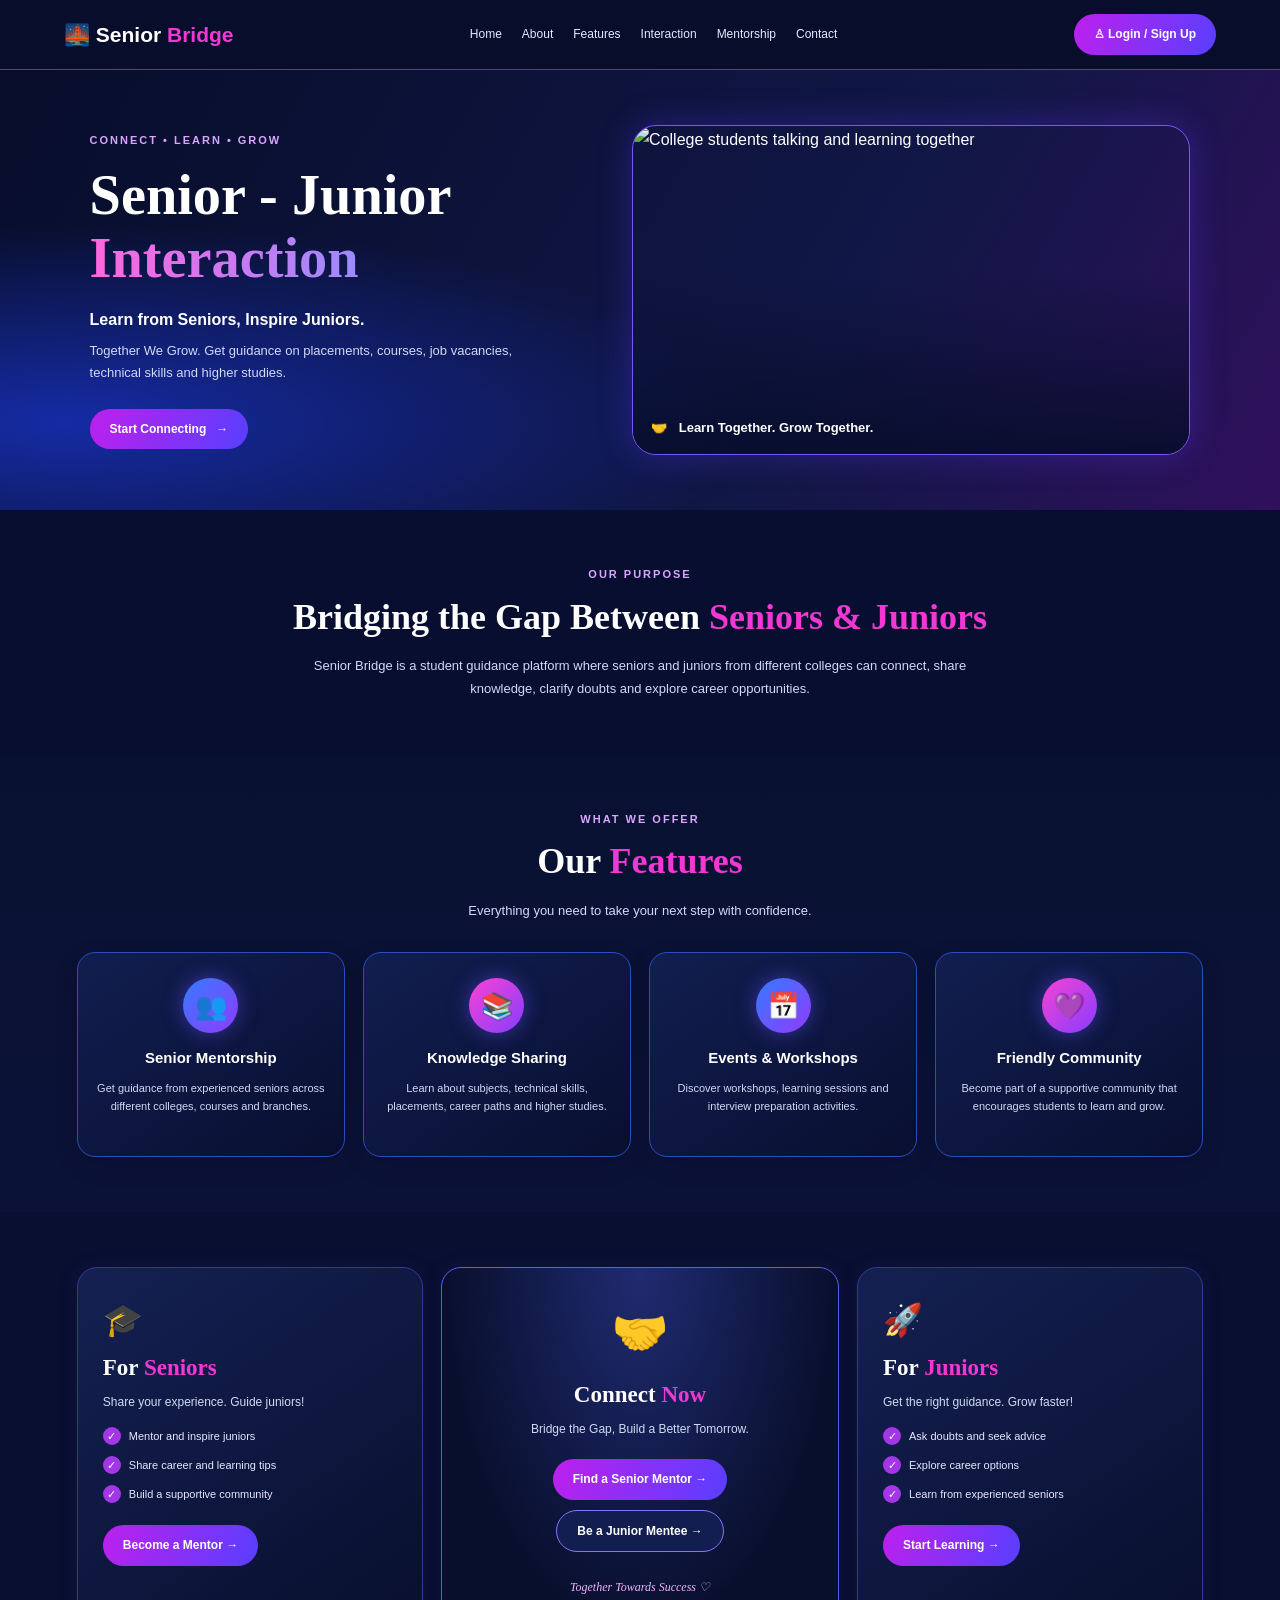
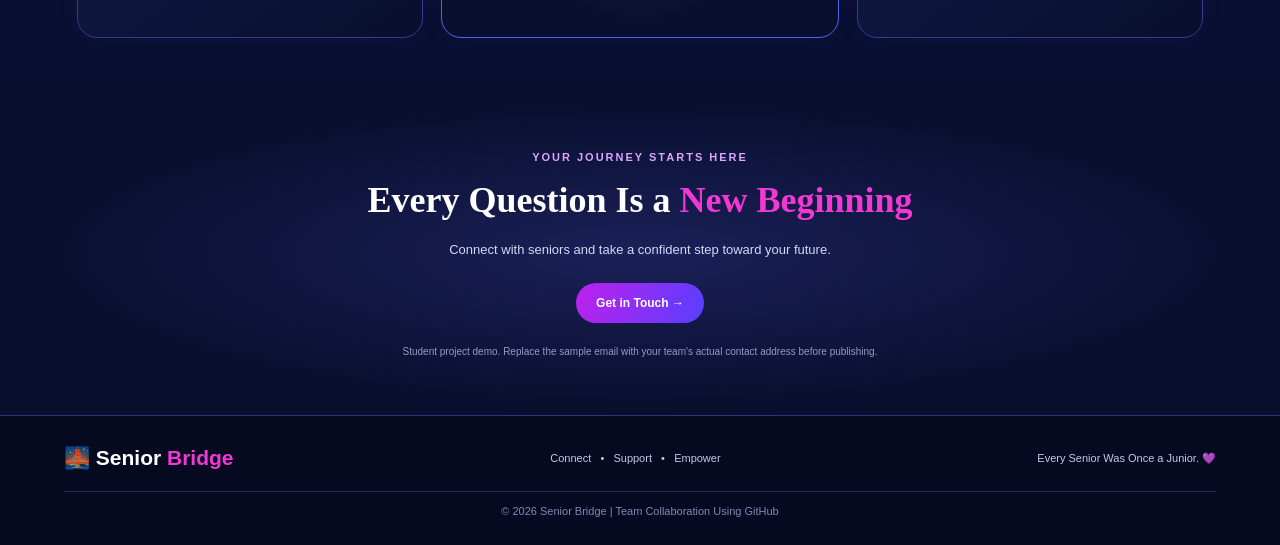
==== commit 619bd430: "Fix stylesheet link and add script tag Updated stylesheet link to use 'Style.css' and added script i" ====
--- a/index.html
+++ b/index.html
@@ -4,7 +4,8 @@
   <meta charset="UTF-8">
   <meta name="viewport" content="width=device-width, initial-scale=1.0">
   <title>Senior Bridge | Connect, Learn, Grow</title>
-  <link rel="stylesheet" href="style.css">
+  <link rel="stylesheet" href="Style.css">
+  <script src="script.js"></script>
 </head>
 <body>
 
@@ -173,6 +174,5 @@
     <p>Every Senior Was Once a Junior. 💜</p>
     <p class="copyright">© 2026 Senior Bridge | Team Collaboration Using GitHub</p>
   </footer>
-
 </body>
 </html>
--- a/Style.css
+++ b/Style.css
@@ -0,0 +1,460 @@
+:root {
+  --navy: #070e30;
+  --navy-light: #111c4b;
+  --purple: #7545ff;
+  --pink: #f238d4;
+  --blue: #247dff;
+  --white: #ffffff;
+  --muted: #d2d9f5;
+}
+
+* {
+  margin: 0;
+  padding: 0;
+  box-sizing: border-box;
+}
+
+html {
+  scroll-behavior: smooth;
+  scroll-padding-top: 85px;
+}
+
+body {
+  font-family: 'Poppins', sans-serif;
+  background: var(--navy);
+  color: var(--white);
+  line-height: 1.7;
+}
+
+a {
+  text-decoration: none;
+  color: inherit;
+}
+
+.navbar {
+  min-height: 70px;
+  padding: 14px 5%;
+  display: flex;
+  align-items: center;
+  justify-content: space-between;
+  gap: 20px;
+  flex-wrap: wrap;
+  background: #080e2beF;
+  border-bottom: 1px solid #563baf;
+  position: sticky;
+  top: 0;
+  z-index: 10;
+}
+
+.logo {
+  font-size: 21px;
+  font-weight: 800;
+  white-space: nowrap;
+}
+
+.logo span,
+h1 span,
+h2 span {
+  color: var(--pink);
+}
+
+.nav-links {
+  display: flex;
+  gap: 20px;
+  flex-wrap: wrap;
+}
+
+.nav-links a {
+  font-size: 12px;
+  color: #e5e8ff;
+  transition: color 0.3s;
+}
+
+.nav-links a:hover {
+  color: var(--pink);
+}
+
+.login-btn,
+.primary-btn,
+.secondary-btn {
+  display: inline-block;
+  padding: 10px 20px;
+  border-radius: 30px;
+  font-size: 12px;
+  font-weight: 600;
+  transition: 0.3s;
+}
+
+.login-btn,
+.primary-btn {
+  color: white;
+  background: linear-gradient(110deg, #bd20ed, #583fff);
+}
+
+.secondary-btn {
+  color: white;
+  border: 1px solid #8a71ff;
+  background: #121e50;
+}
+
+.login-btn:hover,
+.primary-btn:hover,
+.secondary-btn:hover {
+  transform: translateY(-3px);
+  box-shadow: 0 0 22px #8d3cff70;
+}
+
+.hero {
+  min-height: 440px;
+  padding: 55px 7%;
+  display: grid;
+  grid-template-columns: 1fr 1.1fr;
+  align-items: center;
+  gap: 35px;
+  background:
+    radial-gradient(ellipse at 5% 80%, #152ba5 0%, transparent 40%),
+    linear-gradient(120deg, #070d2a, #111746 65%, #30105c);
+  overflow: hidden;
+}
+
+.hero-content {
+  max-width: 570px;
+}
+
+.eyebrow {
+  color: #d9a5ff;
+  font-size: 11px;
+  font-weight: 700;
+  letter-spacing: 2px;
+}
+
+.hero h1 {
+  font-family: 'Playfair Display', serif;
+  font-size: clamp(35px, 4.4vw, 59px);
+  line-height: 1.12;
+  margin: 15px 0;
+}
+
+.hero h1 span {
+  background: linear-gradient(90deg, #ff66dd, #9d8aff);
+  -webkit-background-clip: text;
+  background-clip: text;
+  -webkit-text-fill-color: transparent;
+}
+
+.hero h3 {
+  font-size: 16px;
+  margin-bottom: 7px;
+}
+
+.hero-text {
+  color: var(--muted);
+  font-size: 13px;
+  max-width: 470px;
+  margin-bottom: 25px;
+}
+
+.hero-photo {
+  height: 330px;
+  position: relative;
+  border-radius: 24px;
+  overflow: hidden;
+  border: 1px solid #7757f9;
+  box-shadow: 0 0 35px #5c39ff55;
+}
+
+.hero-photo img {
+  width: 100%;
+  height: 100%;
+  display: block;
+  object-fit: cover;
+}
+
+.hero-photo::after {
+  content: "";
+  position: absolute;
+  inset: 45% 0 0;
+  background: linear-gradient(transparent, #070d2be8);
+}
+
+.photo-caption {
+  position: absolute;
+  bottom: 15px;
+  left: 18px;
+  z-index: 1;
+  font-size: 13px;
+  font-weight: 600;
+}
+
+.photo-caption span {
+  margin-right: 8px;
+}
+
+.section {
+  padding: 55px 6%;
+}
+
+.about {
+  text-align: center;
+  max-width: 950px;
+  margin: auto;
+}
+
+.about h2,
+.section-heading h2,
+.contact h2 {
+  font-family: 'Playfair Display', serif;
+  font-size: clamp(25px, 3vw, 36px);
+  line-height: 1.3;
+  margin: 10px 0 15px;
+}
+
+.about > p:last-child,
+.section-heading > p:last-child,
+.contact > p:not(.eyebrow):not(.demo-note) {
+  color: var(--muted);
+  font-size: 13px;
+  max-width: 700px;
+  margin: 0 auto;
+}
+
+.features {
+  background: linear-gradient(180deg, #091132, #0b1238);
+}
+
+.section-heading {
+  text-align: center;
+  margin-bottom: 30px;
+}
+
+.feature-grid {
+  display: grid;
+  grid-template-columns: repeat(4, minmax(0, 1fr));
+  gap: 18px;
+}
+
+.feature-card {
+  text-align: center;
+  padding: 25px 18px;
+  min-height: 205px;
+  border: 1px solid #284fc2;
+  border-radius: 18px;
+  background: linear-gradient(145deg, #121e50, #080f30);
+  box-shadow: 0 8px 25px #00000020;
+  transition: 0.3s;
+}
+
+.feature-card:hover {
+  transform: translateY(-7px);
+  border-color: var(--pink);
+  box-shadow: 0 0 22px #6c3cff40;
+}
+
+.icon {
+  width: 55px;
+  height: 55px;
+  margin: 0 auto 12px;
+  display: grid;
+  place-items: center;
+  border-radius: 50%;
+  font-size: 26px;
+  background: linear-gradient(135deg, #347bff, #913aff);
+  box-shadow: 0 0 20px #674dff80;
+}
+
+.feature-card:nth-child(even) .icon {
+  background: linear-gradient(135deg, #fa42d4, #853dff);
+}
+
+.feature-card h3 {
+  font-size: 15px;
+  margin-bottom: 8px;
+}
+
+.feature-card p {
+  font-size: 11px;
+  color: var(--muted);
+}
+
+.interaction {
+  display: grid;
+  grid-template-columns: 1fr 1.15fr 1fr;
+  gap: 18px;
+  align-items: stretch;
+  background: #090f31;
+}
+
+.role-card,
+.connect-card {
+  padding: 25px;
+  border: 1px solid #343b93;
+  border-radius: 20px;
+  background: linear-gradient(145deg, #142052, #080f2d);
+  box-shadow: 0 0 20px #4527a520;
+}
+
+.role-icon {
+  font-size: 32px;
+}
+
+.role-card h2,
+.connect-card h2 {
+  font-family: 'Playfair Display', serif;
+  font-size: 23px;
+  margin-bottom: 5px;
+}
+
+.role-card > p,
+.connect-card > p {
+  color: var(--muted);
+  font-size: 12px;
+  margin-bottom: 15px;
+}
+
+.role-card ul {
+  list-style: none;
+  margin: 15px 0 22px;
+}
+
+.role-card li {
+  color: #e5e8ff;
+  font-size: 11px;
+  margin: 10px 0;
+}
+
+.role-card li::before {
+  content: "✓";
+  display: inline-grid;
+  place-items: center;
+  width: 18px;
+  height: 18px;
+  margin-right: 8px;
+  border-radius: 50%;
+  background: #a337e7;
+  color: white;
+}
+
+.connect-card {
+  text-align: center;
+  border-color: #4e65e9;
+  background: radial-gradient(ellipse at top, #202b71, #080f2d 70%);
+}
+
+.handshake {
+  font-size: 45px;
+  margin-bottom: 5px;
+}
+
+.connect-card .primary-btn,
+.connect-card .secondary-btn {
+  margin: 5px 2px;
+}
+
+.connect-card .tagline {
+  font-family: 'Playfair Display', serif;
+  font-style: italic;
+  margin-top: 20px;
+  color: #f1b4ff;
+}
+
+.contact {
+  text-align: center;
+  background:
+    radial-gradient(ellipse at center, #1b2059, #080e2c 70%);
+}
+
+.contact .primary-btn {
+  margin-top: 22px;
+}
+
+.contact .demo-note {
+  margin-top: 20px;
+  color: #929bc4;
+  font-size: 10px;
+}
+
+.footer {
+  padding: 24px 5%;
+  display: flex;
+  justify-content: space-between;
+  align-items: center;
+  flex-wrap: wrap;
+  gap: 15px;
+  background: #060a20;
+  border-top: 1px solid #352d77;
+}
+
+.footer p {
+  color: #c4c9e9;
+  font-size: 11px;
+}
+
+.footer .copyright {
+  width: 100%;
+  text-align: center;
+  color: #8189b3;
+  padding-top: 10px;
+  border-top: 1px solid #252b50;
+}
+
+@media (max-width: 950px) {
+  .navbar {
+    justify-content: center;
+  }
+
+  .hero {
+    grid-template-columns: 1fr 1fr;
+    padding: 45px 5%;
+  }
+
+  .feature-grid {
+    grid-template-columns: repeat(2, minmax(0, 1fr));
+  }
+
+  .interaction {
+    grid-template-columns: 1fr;
+  }
+}
+
+@media (max-width: 600px) {
+  .nav-links {
+    justify-content: center;
+    gap: 12px;
+  }
+
+  .nav-links a {
+    font-size: 11px;
+  }
+
+  .login-btn {
+    padding: 8px 14px;
+  }
+
+  .hero {
+    grid-template-columns: 1fr;
+    text-align: center;
+    padding: 40px 6%;
+  }
+
+  .hero-text {
+    margin-left: auto;
+    margin-right: auto;
+  }
+
+  .hero-photo {
+    height: 250px;
+  }
+
+  .feature-grid {
+    grid-template-columns: 1fr;
+  }
+
+  .section {
+    padding: 38px 5%;
+  }
+
+  .footer {
+    flex-direction: column;
+    text-align: center;
+  }
+}
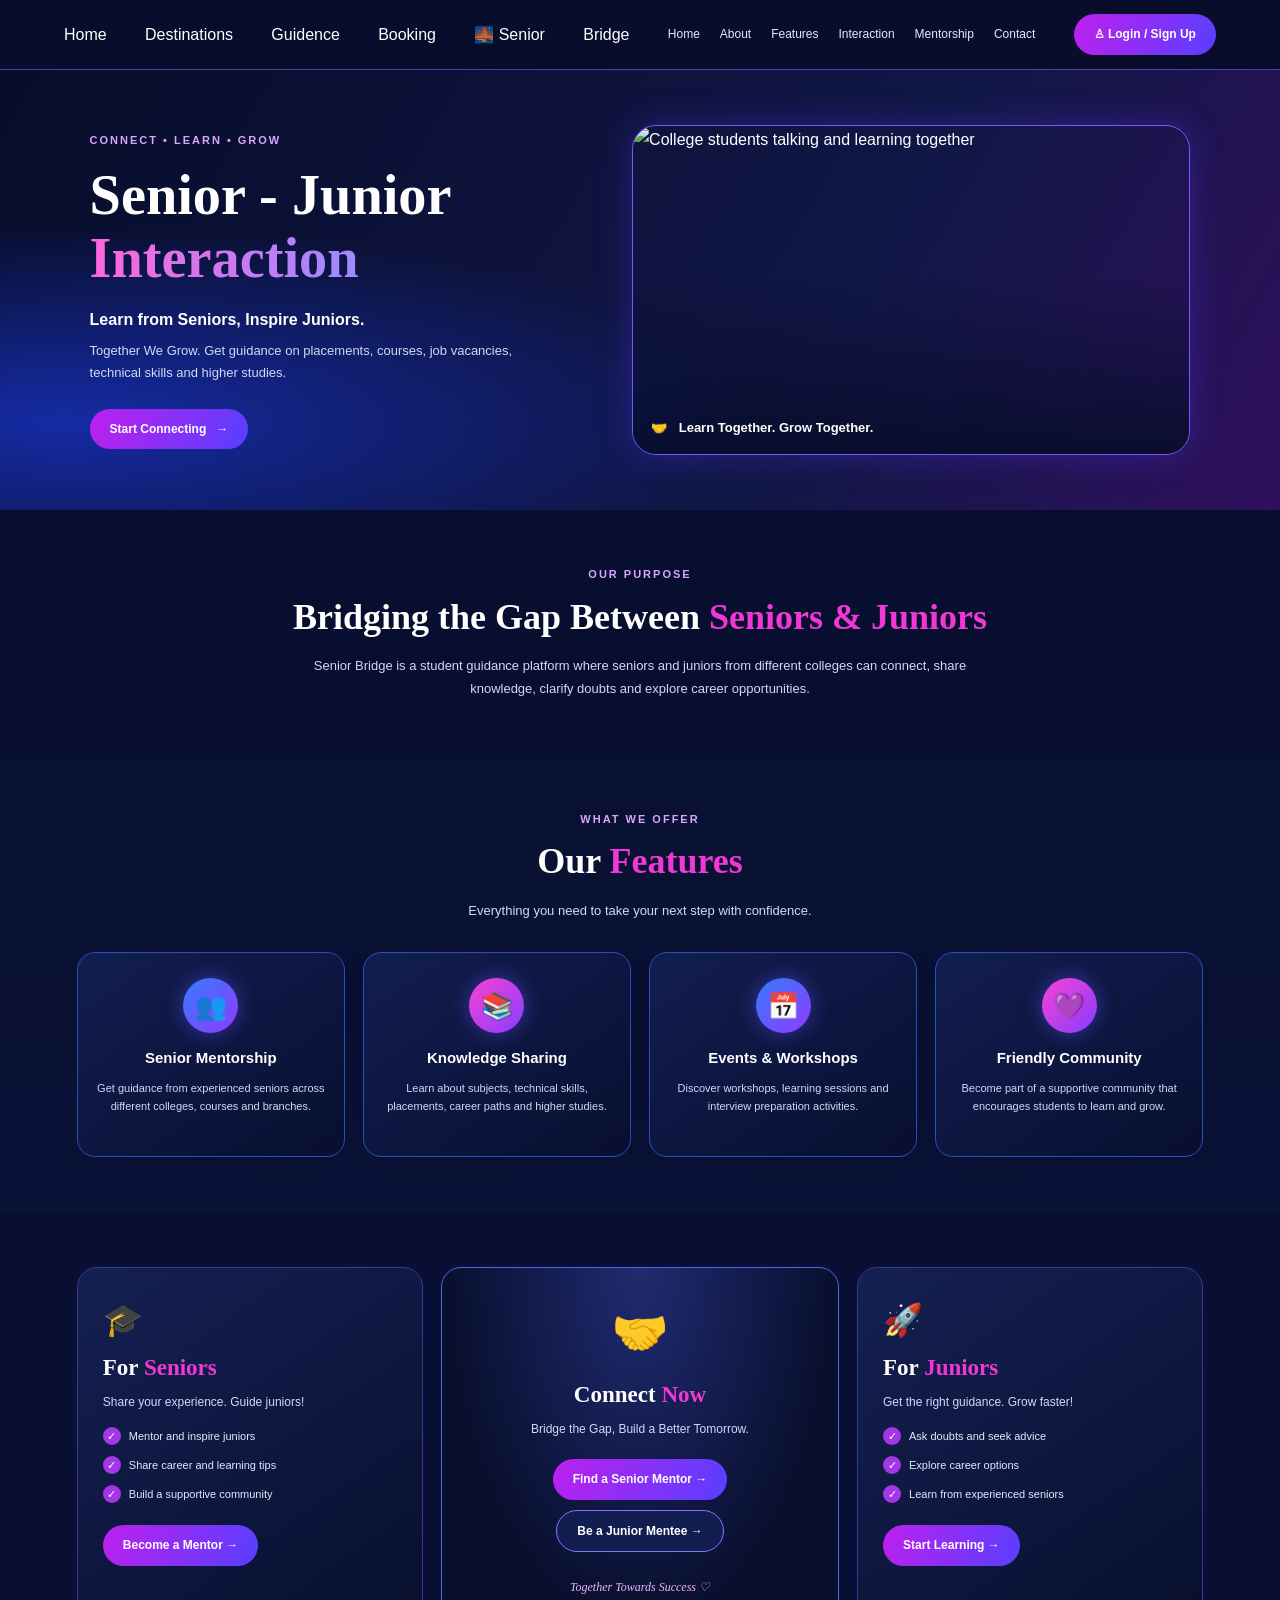
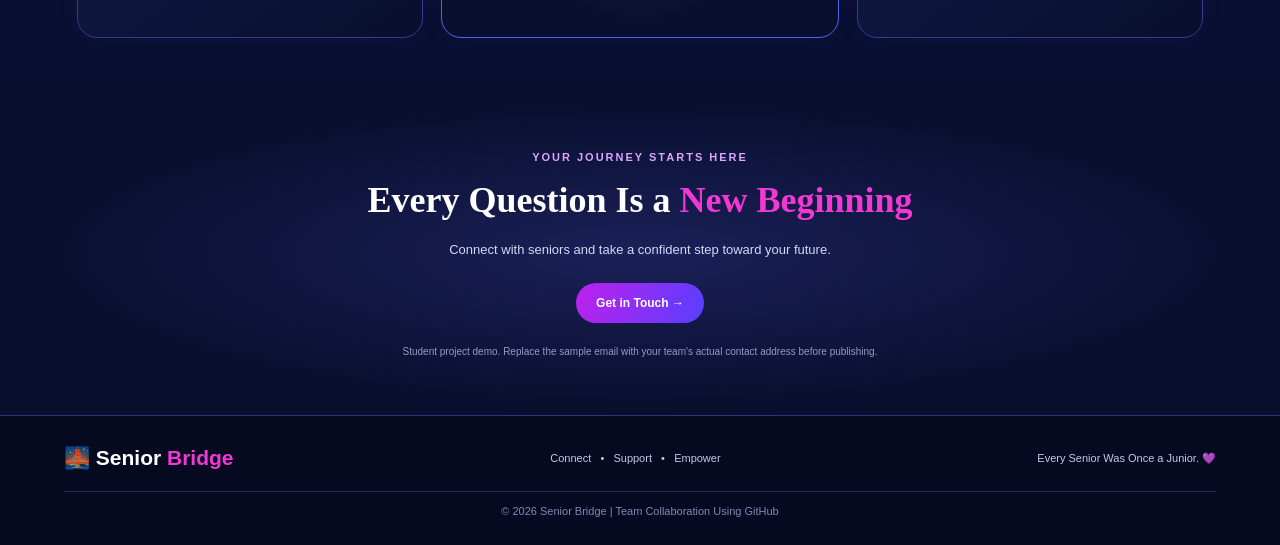
==== commit 54c3a64c: "Update index.html" ====
--- a/index.html
+++ b/index.html
@@ -11,7 +11,10 @@
 
   <!-- Navigation -->
   <nav class="navbar">
-    <a href="index.html" class="logo">
+    <a href="index.html">Home</a>
+    <a href="destinations.html">Destinations</a>
+    <a href="Guidance.html">Guidence</a>
+    <a href="booking.html">Booking</a>
       🌉 Senior <span>Bridge</span>
     </a>
 
